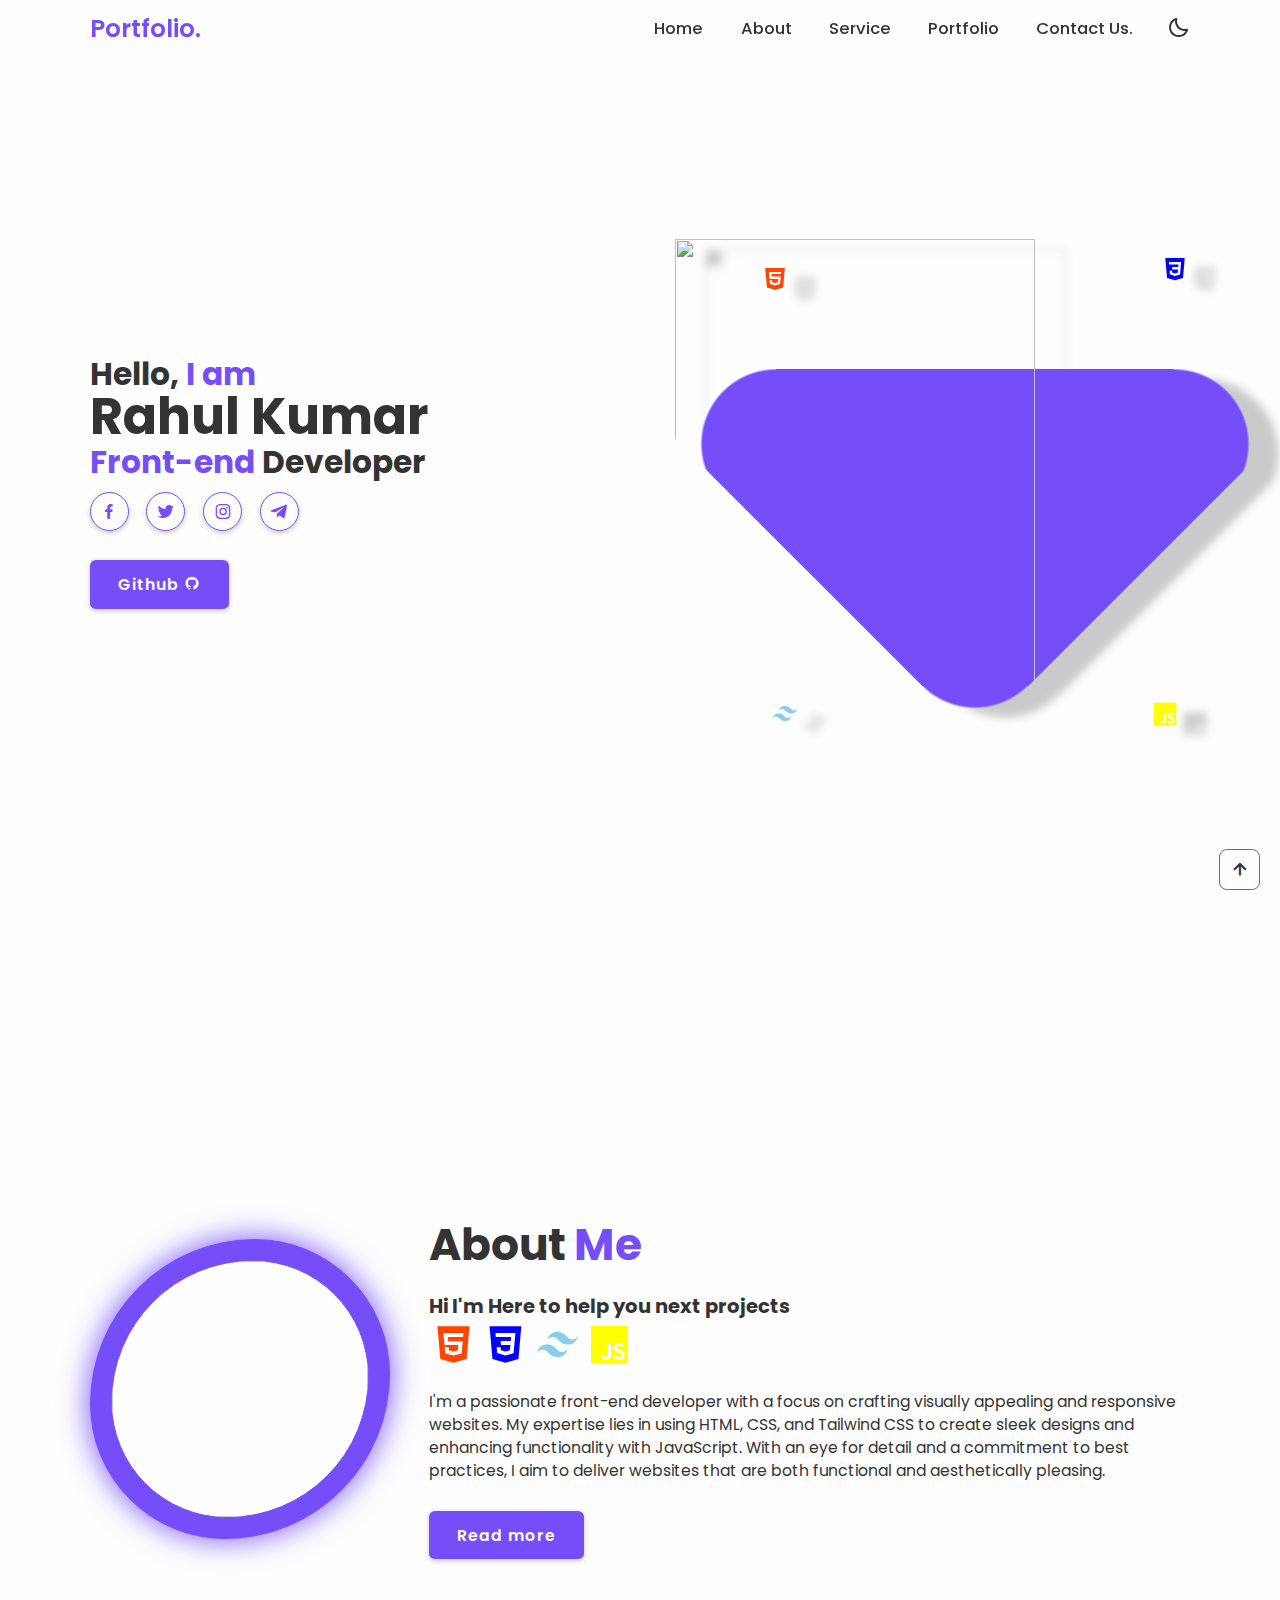
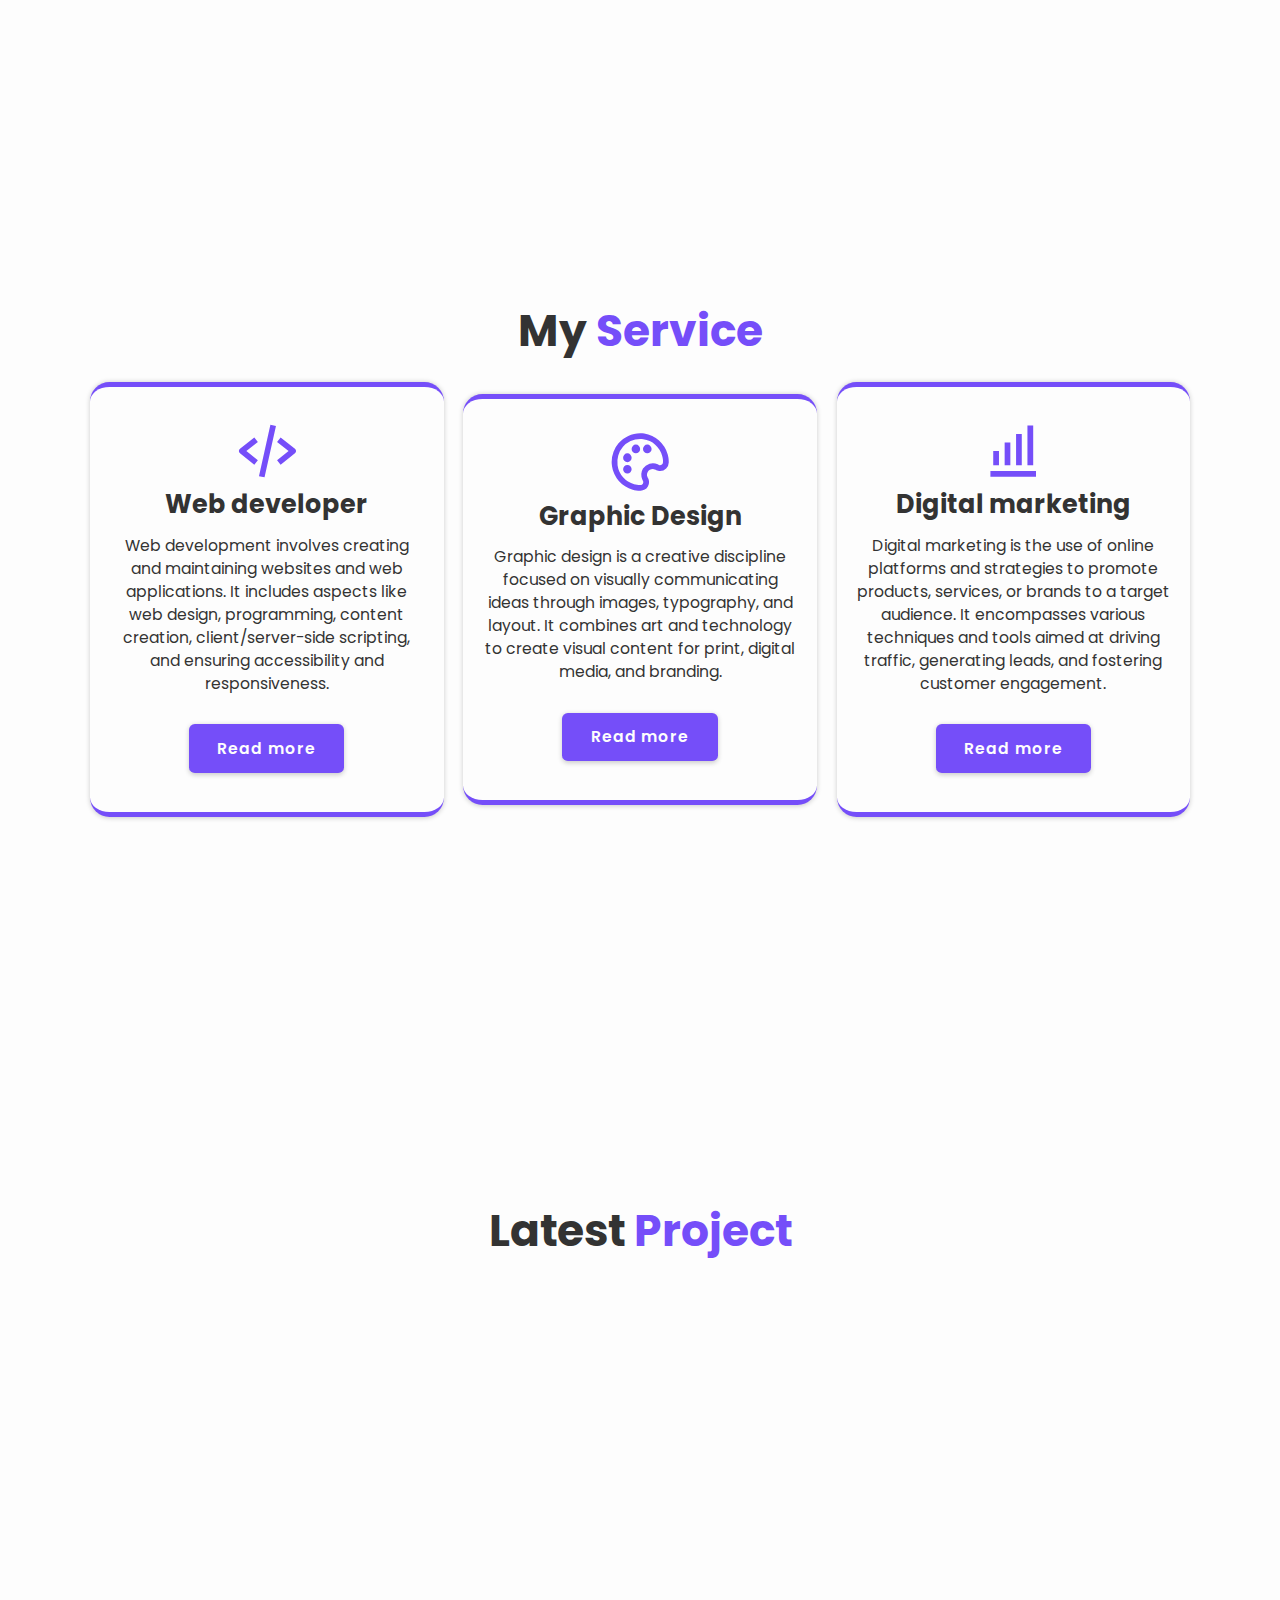
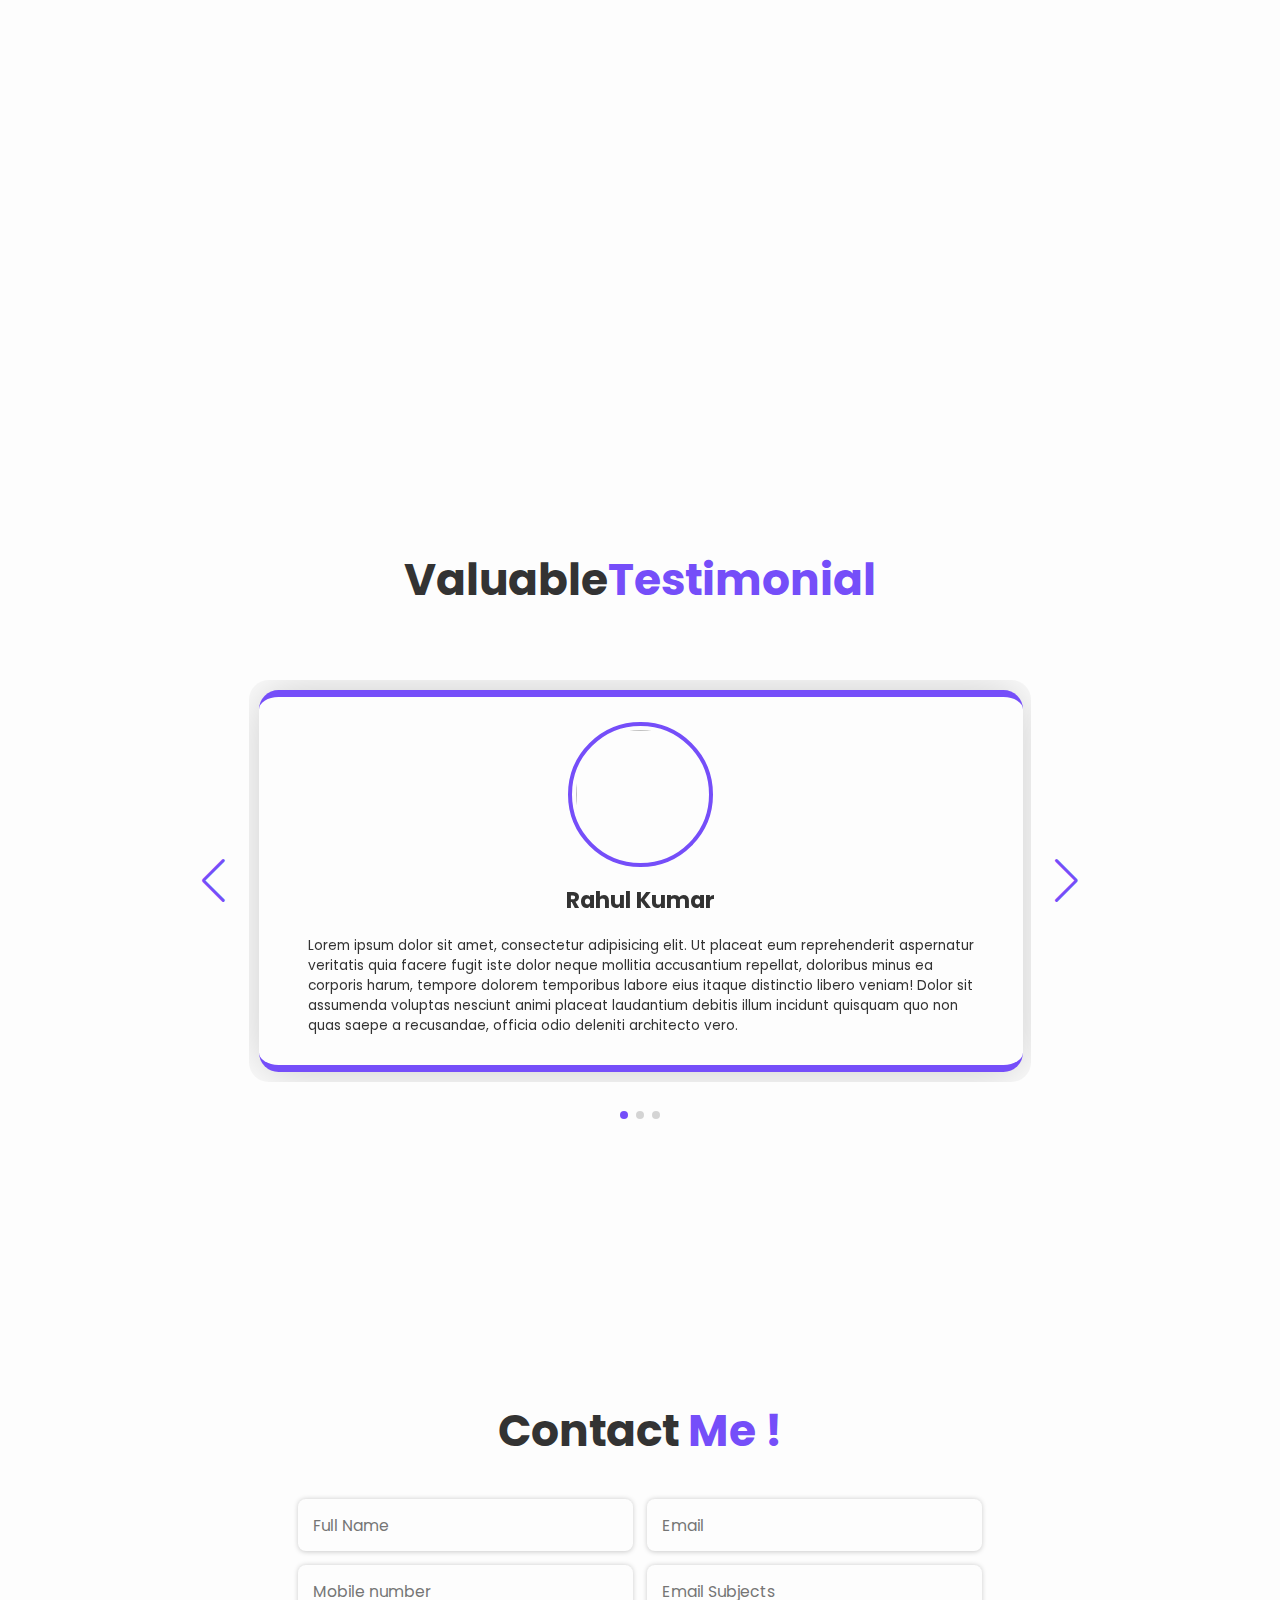
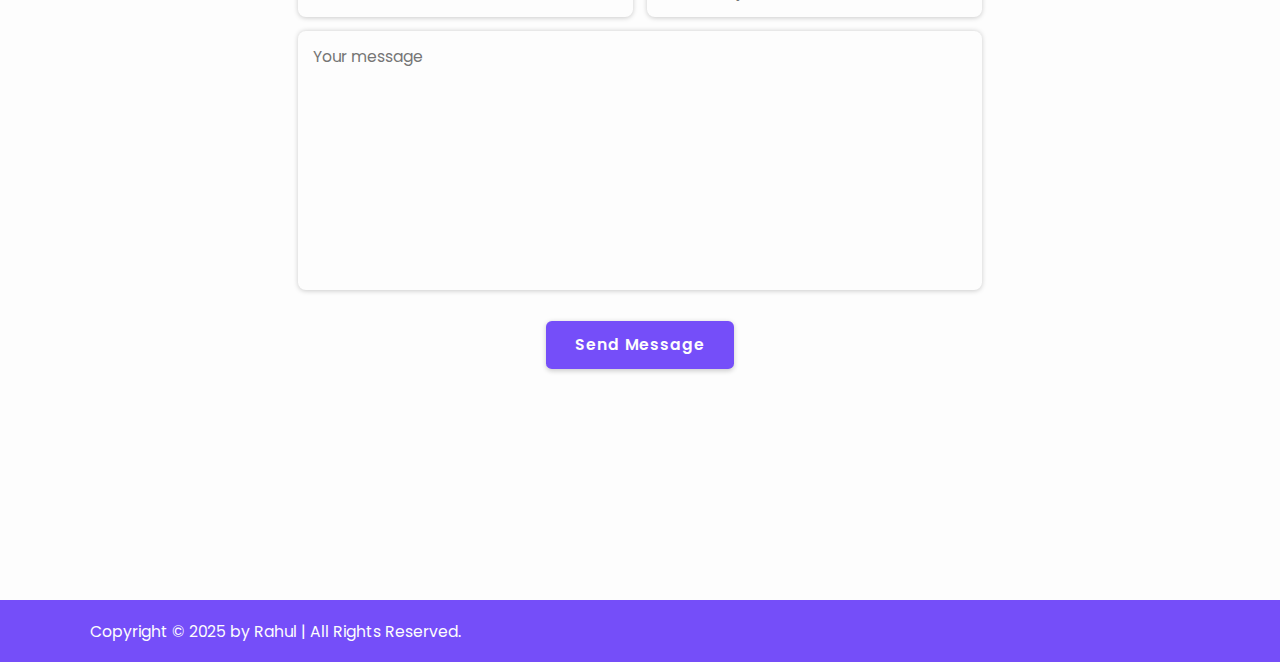
==== index.html @ 0cb48d44 "rahul kumar" ====
<!DOCTYPE html>
<html lang="en">
<head>
    <meta charset="UTF-8">
    <meta name="viewport" content="width=device-width, initial-scale=1.0">
    <meta http-equiv="X-UA-Compatible" content="ie=edge">
    <title>Rahul Kumar|Portfolio.</title>
    <!-- swaper css  -->
    <link rel="stylesheet" href="https://cdn.jsdelivr.net/npm/swiper@11/swiper-bundle.min.css" />

    <!-- custom css  -->
    <link href="style.css" rel="stylesheet" />
    <!-- boxicon CDN  -->
    <link href='https://unpkg.com/boxicons@2.1.4/css/boxicons.min.css' rel='stylesheet'>
    <!-- custom js -->
</head>

<body>
    <header class="header">
        <a href="#" class="logo">Portfolio.</a>
        <nav class="navbar" id="navbarid">
            <a href="#home" class="active">Home</a>
            <a href="#about">About</a>
            <a href="#service">Service</a>
            <a href="#portflio">Portfolio</a>
            <a href="#contact">Contact Us.</a>
        </nav>
        <div class="bx bx-moon" id="darkMoon-icon"></div>
        <div class="bx bx-menu" id="menu-icon"></div>
    </header>
    <!-- Home sectin design -->
    <section class="home" id="home">
        <div class="home-content">
            <!-- dinamic design here  -->
            <h3> Hello,<span> I am </span></h3>
            <h1>Rahul Kumar</h1>
            <h3> <span>Front-end </span>Developer</h3>
            
            <div class="socialmedia">
                <a href="#"><i class='bx bxl-facebook'></i></a>
                <a href="#"><i class='bx bxl-twitter'></i></a>
                <a href="#"><i class='bx bxl-instagram'></i></a>
                <a href="#"><i class='bx bxl-telegram'></i></a>
            </div>
            <a href="#" class="btn">Github <i class='bx bxl-github'></i></a>
        </div>
            <div class="home-contanair">
                <div class="home-img">
                    <p class="logoflot"> 
                        <a href="#"><i class='bx bxl-html5' style="color: orangered;"></i></a>
                        <a href="#"><i class='bx bxl-css3' style="color: blue;"></i></a>
                        <a href="#"><i class='bx bxl-tailwind-css' style="color: skyblue;"></i></a>
                        <a href="#"><i class='bx bxl-javascript' style="color: yellow;"></i></a>
                    </p>
                    <div class="newTr">
                        <div class="newTr2"></div> 
                        <img src="image/rahulhome.png"/>
                    </div> 
                </div>
            </div>
    </section>

    <!-- about section design  -->
    <section class="about" id="about">
        <div class="about">
            <div class="about-img">
                    <img src="image/rahulhome.png"/> 
            </div>
        </div>
        <div class="about-contant">
            <h2 class="heading">About <span>Me</span></h2>
            <h3>Hi I'm Here to help you next projects</h3>
            <div class="Languages-icon">
                <a href="#"><i class='bx bxl-html5' style="color: orangered;"></i></a>
                <a href="#"><i class='bx bxl-css3' style="color: blue;"></i></a>
                <a href="#"><i class='bx bxl-tailwind-css' style="color: skyblue;"></i></a>
                <a href="#"><i class='bx bxl-javascript' style="color: yellow;"></i></a>
            </div>
            <p> I'm a passionate front-end developer with a focus on crafting visually appealing and responsive websites. My expertise lies in using HTML, CSS, and Tailwind CSS to create sleek designs and enhancing functionality with JavaScript. With an eye for detail and a commitment to best practices, I aim to deliver websites that are both functional and aesthetically pleasing.
            </p>
            <a href="http://" class="btn">Read more</a>
        </div>
    </section>
    <!-- Service section design here  -->
    <section class="service" id="service">
        <h2 class="heading">My <span>Service</span></h2>
        <div class="service-content">
            <div class="services-box">
                <i class='bx bx-code-alt'></i>
                <h3> Web developer</h3>
                <p>
                    Web development involves creating and maintaining websites and web applications. It includes aspects like web design, programming, content creation, client/server-side scripting, and ensuring accessibility and responsiveness.

                </p>

                <a href="#" class="btn">Read more</a>
            </div>
            <div class="services-box">
                <i class='bx bx-palette'></i>
                <h3>Graphic Design</h3>
                <p>
                    Graphic design is a creative discipline focused on visually communicating ideas through images, typography, and layout. It combines art and technology to create visual content for print, digital media, and branding.
                </p>
                <a href="#" class="btn">Read more</a>
            </div>
            <div class="services-box">
                <i class='bx bx-bar-chart-alt'></i>
                <h3>Digital marketing</h3>
                <p>Digital marketing is the use of online platforms and strategies to promote products, services, or brands to a target audience. It encompasses various techniques and tools aimed at driving traffic, generating leads, and fostering customer engagement.</p>
                <a href="#" class="btn">Read more</a>
            </div>

        </div>
    </section>
    <!-- Portflio setion design  -->
    <section class="portflio" id="portflio">
        <h2 class="heading">Latest <span>Project</span></h2>

        <div class="portflio-container">
            <div class="portflio-box">
                <img src="image/portfolio1.jpg" alt="" />
                <div class="portflio-layer">
                    <h4>Web Design</h4>
                    <p>
                        With 10 years experience as a professional Web developer.
                    </p>
                    <a href="#" class="bx bx-link-external "></a>
                </div>
            </div>
            <div class="portflio-box">
                <img src="image/portfolio2.jpg" alt="" />
                <div class="portflio-layer">
                    <h4>Web Design</h4>
                    <p>
                        With 10 years experience as a professional Web developer.
                    </p>
                    <a href="#" class="bx bx-link-external "></a>
                </div>
            </div>
            <div class="portflio-box">
                <img src="image/portfolio3.jpg" alt="" />
                <div class="portflio-layer">
                    <h4>Web Design</h4>
                    <p>
                        With 10 years experience as a professional Web developer.
                    </p>
                    <a href="#" class="bx bx-link-external "></a>
                </div>
            </div>
            <div class="portflio-box">
                <img src="image/portfolio4.jpg" alt="" />
                <div class="portflio-layer">
                    <h4>Web Design</h4>
                    <p>
                        With 10 years experience as a professional Web developer.
                    </p>
                    <a href="#" class="bx bx-link-external "></a>
                </div>
            </div>
            <div class="portflio-box">
                <img src="image/portfolio5.jpg" alt="" />
                <div class="portflio-layer">
                    <h4>Web Design</h4>
                    <p>
                        With 10 years experience as a professional Web developer.
                    </p>
                    <a href="#" class="bx bx-link-external "></a>
                </div>
            </div>
            <div class="portflio-box">
                <img src="image/portfolio6.jpg" alt="" />
                <div class="portflio-layer">
                    <h4>Web Design</h4>
                    <p>
                        With 10 years experience as a professional Web developer.
                    </p>
                    <a href="#" class="bx bx-link-external"></a>
                </div>
            </div>
        </div>

    </section>

    <section>
        <div class="testimonial-container">
            <h2 class="heading">Valuable<span>Testimonial</span></h2>
            <div class="testimonial-wrapper">
                <div class="testimonial-box mySwiper">
                    <div class="testimonial-contant swiper-wrapper">
                        <div class="testimonial-slide swiper-slide">
                            <img src="image/testimonial1.jpg" alt="" />
                            <h3>Rahul Kumar</h3>
                            <p>Lorem ipsum dolor sit amet,
                                consectetur adipisicing elit.
                                Ut placeat eum reprehenderit aspernatur veritatis quia facere fugit iste dolor neque
                                mollitia accusantium repellat,
                                doloribus minus ea corporis harum, tempore dolorem temporibus labore eius itaque
                                distinctio libero veniam! Dolor sit assumenda voluptas nesciunt animi placeat laudantium
                                debitis illum incidunt quisquam quo non quas saepe a recusandae,
                                officia odio deleniti architecto vero.
                            </p>
                        </div>
                        <div class="testimonial-slide swiper-slide">
                            <img src="image/testimonial2.jpg" alt="" />
                            <h3>Rahul Kumar</h3>
                            <p>Lorem ipsum dolor sit amet,
                                consectetur adipisicing elit.
                                Ut placeat eum reprehenderit aspernatur veritatis quia facere fugit iste dolor neque
                                mollitia accusantium repellat,
                                doloribus minus ea corporis harum, tempore dolorem temporibus labore eius itaque
                                distinctio libero veniam! Dolor sit assumenda voluptas nesciunt animi placeat laudantium
                                debitis illum incidunt quisquam quo non quas saepe a recusandae,
                                officia odio deleniti architecto vero.
                            </p>
                        </div>
                        <div class="testimonial-slide swiper-slide">
                            <img src="image/testimonial3.jpg" alt="" />
                            <h3>Rahul Kumar</h3>
                            <p>Lorem ipsum dolor sit amet,
                                consectetur adipisicing elit.
                                Ut placeat eum reprehenderit aspernatur veritatis quia facere fugit iste dolor neque
                                mollitia accusantium repellat,
                                doloribus minus ea corporis harum, tempore dolorem temporibus labore eius itaque
                                distinctio libero veniam! Dolor sit assumenda voluptas nesciunt animi placeat laudantium
                                debitis illum incidunt quisquam quo non quas saepe a recusandae,
                                officia odio deleniti architecto vero.
                            </p>
                        </div>
                    </div>
                    <div class="swiper-button-next"></div>
                    <div class="swiper-button-prev"></div>
                    <div class="swiper-pagination"></div>
                </div>
            </div>
        </div>
    </section>
<!-- contact section design  -->
 <section class="contact" id="contact">
    <h2 class="heading">Contact <span>Me !</span></h2>

    <form action="#">
        <div class="input-box">
            <input type="text" placeholder="Full Name" />
            <input type="email" placeholder="Email" />
        </div>
        <div class="input-box">
            <input type="number" placeholder="Mobile number" />
            <input type="text" placeholder="Email Subjects" />
        </div>
        <textarea name="" id="" cols="30" rows="10" placeholder="Your message"></textarea>
        <input type="submit" value="Send Message" class="btn">
    </form>
 </section>

 <!-- footer section design -->
  <footer class="footer">
    <div class="footer-text">
        <p>Copyright &copy; 2025 by Rahul | All Rights Reserved.</p>
    </div>
    <div class="footer-iconTop">
        <a href="#home"><i class="bx bx-up-arrow-alt"></i></a>
    </div>
  </footer>

    <!-- swaper script link -->
    <script src="https://cdn.jsdelivr.net/npm/swiper@11/swiper-bundle.min.js"></script>
    <!-- javascript link  -->
    <script src="index.js"></script>

</body>

</html>
---- style.css ----
@import url('https://fonts.googleapis.com/css2?family=Open+Sans:ital,wght@0,300..800;1,300..800&family=Poppins:ital,wght@0,100;0,200;0,300;0,400;0,500;0,600;0,700;0,800;0,900;1,100;1,200;1,300;1,400;1,500;1,600;1,700;1,800;1,900&family=Roboto:ital,wght@0,100;0,300;0,400;0,500;0,700;0,900;1,100;1,300;1,400;1,500;1,700;1,900&display=swap');

* {
    /* this is apply for all  */
    margin: 0;
    padding: 0;
    box-sizing: border-box;
    text-decoration: none;
    outline: none;
    border: none;
    font-family: 'Poppins', sans-serif;
    scroll-behavior: smooth;
}

/* this is theme  */
:root {
    --bg-color: #fdfdfd;
    --text-color: #333;
    --main-color: #754ef9;
    --white-color: #fdfdfd;
    --shadow-color: rgba(0, 0, 0, 0.2);
}

.dark-mode {
    --bg-color: #0b061f;
    --text-color: #fdfdfd;
    --shadow-color: rgba(65, 64, 64, 0.493);
}

html {
    font-size: 61.1%;
    overflow-x: hidden;
}

body {
    background: var(--bg-color);
    color: var(--text-color);
    scroll-margin: 20px;

    .header {
        position: fixed;
        top: -10px;
        left: 0;
        width: 100%;
        padding: 2rem 7%;
        display: flex;
        align-items: center;
        z-index: 100;

    }

    span {
        color: var(--main-color);
    }

    .navbar a {
        font-size: 1.7rem;
        position: relative;
        color: var(--text-color);
        font-weight: 500;
        margin-right: 3.5rem;
    }

    .navbar a.active::before {
        content: '';
        position: absolute;
        left: 0;
        width: 100%;
        height: 0.2rem;
        bottom: -6px;
        background: var(--white-color);
    }

    .header.sticky {
        background: var(--bg-color);
        box-shadow: 0 .1rem 1rem var(--shadow-color);
    }

    .header.sticky .navbar a {
        color: var(--text-color);
    }

    .header.sticky .navbar a.active {
        color: var(--main-color);
    }

    .header.sticky .navbar a.active::before {
        background: var(--main-color);
        opacity: .7;
    }

    .logo {
        font-size: 2.5rem;
        color: var(--main-color);
        font-weight: 600;
        cursor: default;
        margin-right: auto;
    }

    #darkMoon-icon {
        font-size: 2.4rem;
        color: var(--text-color);
        cursor: pointer;
    }

    #menu-icon {
        font-size: 3.2rem;
        color: var(--text-color);
        display: none;
    }

    .header.sticky #darkMoon-icon {
        color: var(--text-color);
        opacity: .9;
    }
}

section {
    min-height: 100vh;
    padding: 10rem 7% 2rem;
}

.home {
    display: flex;
    justify-content: space-between;
    align-items: center;
    gap: 4rem;
}



.home-content h3 {
    font-size: 3.2rem;
    font-weight: 700;
    line-height: .3;
}

.home-content h1 {
    font-size: 5.2rem;
    font-weight: 700;
    margin-bottom: .3rem;
}

.home-content p {
    font-size: 1.6rem;
}

.home-content .socialmedia a {
    display: inline-flex;
    align-items: center;
    justify-content: center;
    width: 4rem;
    height: 4rem;
    background: transparent;
    border: .2rem solid var(--main-color);
    border-radius: 50%;
    box-shadow: 0 .2rem .5rem var(--shadow-color);
    font-size: 2rem;
    color: var(--main-color);
    margin: 2.5rem 1.5rem 3rem 0;
    transition: .5s ease;
}

.home-content .socialmedia a:hover {
    background: var(--main-color);
    color: var(--white-color);
    transform: scale(1.5);
}

.btn {
    display: inline-block;
    padding: 1.2rem 2.8rem;
    background: var(--main-color);
    border-radius: .6rem;
    box-shadow: 0 .2rem .5rem var(--shadow-color);
    font-size: 1.6rem;
    border: .2rem solid transparent;
    color: var(--white-color);
    letter-spacing: .1rem;
    font-weight: 600;
    transition: .5s ease;

}

.btn:hover {
    background: transparent;
    color: var(--main-color);
    border: .2rem solid var(--main-color);
}

.home-contanair {
    position: relative;
    display: flex;
    justify-content: center;
    align-items: center;
    gap: 4rem;

}

.home-img .logoflot {
    position: fixed;
    width: 100%;
    height: 100%;
    display: flex;
    font-size: 30px;
}

.home-img .logoflot .bxl-html5 {
    position: relative;
    top: 20px;
    left: 0;
    transition: .5s ease;
    animation: logofloat 4s ease-in-out infinite;

}

.home-img .logoflot .bxl-css3 {
    position: fixed;
    top: 15px;
    right: 0;
    transition: .5s ease;
    animation: logofloat 5s ease-in-out infinite;

}

.home-img .logoflot .bxl-tailwind-css {
    position: fixed;
    bottom: 10px;
    left: 10px;
    transition: .5s ease;
    animation: logofloat 3s ease-in-out infinite;
}

.home-img .logoflot .bxl-javascript {
    position: fixed;
    bottom: 10px;
    right: 10px;
    transition: .5s ease;
    animation: logofloat 6s ease-in-out infinite;

}

@keyframes logofloat {
    50% {
        transform: translateY(10px);
        border-radius: 45% 55% 45% 55%;
        transform: scale(1.5);

    }
}

.home-img {
    position: relative;
    width: 44rem;
    display: flex;
    align-items: center;
    justify-content: center;
    transition: .5s ease;
    filter: drop-shadow(30px 10px 4px var(--shadow-color));
    animation: imgfloat 7s ease-in-out infinite;

}

.home-img:hover {
    transform: scale(1.02);
    filter: drop-shadow(0 .1rem 5rem var(--main-color));

}

/* ++++++++++++++++++++++++++++++++++++++Trangle design here +++++++++++++++++++++++++++++++++ */

.newTr {
    --r: 75px;
    /* border radius */

    height: 500px;
    aspect-ratio: 2;
    --_g: calc(var(--r)/tan(22.5deg)) top var(--r), #000 98%, #0000 101%;
    -webkit-mask:
        conic-gradient(from 157.5deg at 50% calc(var(--r)/(3*sqrt(2) - 4) - 100%/tan(22.5deg)), #000 45deg, #0000 0) 0 0/100% calc(100% - var(--r)/sqrt(2)) no-repeat,
        radial-gradient(var(--r) at 50% calc(100% - var(--r)*sqrt(2)), #000 98%, #0000 101%),
        radial-gradient(var(--r) at left var(--_g)),
        radial-gradient(var(--r) at right var(--_g));
    clip-path: polygon(50% 100%, 100% 0, 0 0);
    border: none;
    position: relative;
    display: flex;
    justify-content: center;
    align-items: center;
}

.newTr2 {
    --r: 75px;
    /* border radius */

    height: 380px;
    aspect-ratio: 2;
    --_g: calc(var(--r)/tan(22.5deg)) top var(--r), #000 98%, #0000 101%;
    -webkit-mask:
        conic-gradient(from 157.5deg at 50% calc(var(--r)/(3*sqrt(2) - 4) - 100%/tan(22.5deg)), #000 45deg, #0000 0) 0 0/100% calc(100% - var(--r)/sqrt(2)) no-repeat,
        radial-gradient(var(--r) at 50% calc(100% - var(--r)*sqrt(2)), #000 98%, #0000 101%),
        radial-gradient(var(--r) at left var(--_g)),
        radial-gradient(var(--r) at right var(--_g));
    clip-path: polygon(50% 100%, 100% 0, 0 0);
    background: #754ef9;
    position: absolute;
    bottom: -10px;

}

.newTr img {
    width: 60%;
    height: 100%;
    z-index: 1;
}


/* ++++++++++++++++++++++++++++++++ tragale design end +++++++++++++++++++++++++++++++++++++++ */


.about {
    display: flex;
    justify-content: center;
    align-items: center;
    gap: 4rem;
}

.heading {
    font-size: 4.5rem;
    text-align: center;
    margin-bottom: 2rem;
}

.about-contant h2 {
    text-align: left;
    line-height: 1.2;

}


.about .Languages-icon i {
    font-size: 5rem;
    transition: .5s ease;
}

.about .Languages-icon i:hover {
    transform: scale(1.9);

}

/* .about .Languages-icon i:hover{
    
} */
.about-contant h3 {
    font-size: 2rem;
}

.about-contant p {
    font-size: 1.6rem;
    margin: 2rem 0 3rem;
}

.about-img {
    width: 300px;
    height: 300px;
    padding: 20px;
    background: var(--main-color);
    filter: drop-shadow(0 0 4mm var(--main-color));
    border-radius: 55% 45% 55% 45%;
    border: 1px double var(--main-color);
    overflow: hidden;
    display: flex;
    align-items: center;
    justify-content: center;
    animation: imgfloat 7s ease-in-out infinite;
}

.about-img img {
    height: 100%;
    width: 100%;
    background: var(--white-color);
    /* border-radius: 50%; */
    border-radius: 55% 45% 55% 45%;
    border: 1px double var(--main-color);
    overflow: hidden;
    display: flex;
    align-items: center;
    justify-content: center;
    animation: imgfloat 7s ease-in-out infinite;
}

@keyframes imgfloat {
    50% {
        transform: translateY(10px);
        border-radius: 45% 55% 45% 55%;
    }
}

/* Service section   */
.service .service-content {
    display: flex;
    justify-content: center;
    align-items: center;
    flex-wrap: wrap;
    gap: 2rem;
}

.service-content .services-box {
    flex: 1 1 30rem;
    background: var(--bg-color);
    padding: 3rem 2rem 4rem;
    border-radius: 2rem;
    box-shadow: 0 .1rem .5rem var(--shadow-color);
    text-align: center;
    border-top: .6rem solid var(--main-color);
    border-bottom: .6rem solid var(--main-color);
    transition: .5s ease;
}

.service-content .services-box:hover {
    box-shadow: 0 .1rem 2rem var(--shadow-color);
    transform: scale(1.02);
}

.services-box i {
    font-size: 7rem;
    color: var(--main-color);
}

.services-box h3 {
    font-size: 2.6rem;

}

.services-box p {
    font-size: 1.6rem;
    margin: 1rem 0 3rem;
}

.portflio {
    padding-bottom: 10rem;
}

.portflio h2 {
    margin-bottom: 4rem;
}

.portflio .portflio-container {
    display: grid;
    grid-template-columns: repeat(3, 1fr);
    align-items: center;
    gap: 2.5rem;
}

.portflio-container .portflio-box {
    position: relative;
    display: flex;
    border-radius: 2rem;
    box-shadow: 0 0 1rem ragba(0, 0, 0, .1);
    overflow: hidden;
}

.portflio-box img {
    width: 100%;
    transition: .5s ease;
}

.portflio-box:hover img {
    transform: scale(1.1);
}

.portflio-box .portflio-layer {
    position: absolute;
    bottom: 0;
    left: 0;
    width: 100%;
    height: 100%;
    background: linear-gradient(rgba(0, 0, 0, .1), var(--main-color));
    color: var(--white-color);
    display: flex;
    align-items: center;
    justify-content: center;
    flex-direction: column;
    text-align: center;
    padding: 0 4rem;
    opacity: 0;
    transition: .5s ease;
}

.portflio-box:hover .portflio-layer {
    opacity: 1;
}

.portflio-layer h4 {
    font-size: 3rem;
}

.portflio-layer p {
    font-size: 1.6rem;
    margin: .3rem 0 1rem;
}

.portflio-layer a {
    display: inline-flex;
    justify-content: center;
    align-items: center;
    width: 5rem;
    height: 5rem;
    background: var(--white-color);
    border-radius: 50%;
    font-size: 2rem;
    color: #333;
}

.testimonial-container {
    display: flex;
    align-items: center;
    flex-direction: column;
    width: 100%;
    padding: 5rem 1rem;
}

.testimonial-container .testimonial-wrapper {
    position: relative;
    max-width: 90rem;
    width: 100%;
    padding: 5rem;
}

.testimonial-wrapper .testimonial-box {
    padding: 1rem;
    border-radius: 2rem;
    overflow: hidden;
}

.testimonial-contant .testimonial-slide {
    display: flex;
    align-items: center;
    flex-direction: column;
    background: var(--bg-color);
    border-radius: 2rem;
    box-shadow: 0 .1rem 5rem var(--shadow-color);
    padding: 3rem 5rem;
    border-top: .8rem solid var(--main-color);
    border-bottom: .8rem solid var(--main-color);
}

.testimonial-slide img {
    width: 14rem;
    height: 14rem;
    object-fit: cover;
    border-radius: 50%;
    border: .5rem solid var(--bg-color);
    outline: .5rem solid var(--main-color);
}

.testimonial-slide h3 {
    font-size: 2.3rem;
    margin: 2rem 0;
}

.testimonial-slide p {
    font-size: 1.4rem;
}

.testimonial-box .swiper-button-next,
.testimonial-box .swiper-button-prev {
    color: var(--main-color);
}

.testimonial-box .swiper-button-prev {
    left: 0;
}

.testimonial-box .swiper-button-next {
    right: 0;
}

.testimonial-box .swiper-pagination-bullet {
    background: rgba(0, 0, 0, .8);
}

.testimonial-box .swiper-pagination-bullet-active {
    background: var(--main-color);
}

.contact h2 {
    margin-bottom: 3rem;
}

.contact form {
    max-width: 70rem;
    margin: 1rem auto;
    text-align: center;
    margin-bottom: 3rem;
}

.contact form .input-box {
    display: flex;
    justify-content: space-between;
    flex-wrap: wrap;
}

.contact form .input-box input,
.contact form textarea {
    width: 100%;
    padding: 1.5rem;
    font-size: 1.6rem;
    color: var(--text-color);
    background: var(--bg-color);
    border-radius: .8rem;
    margin: .7rem 0;
    box-shadow: 0 .1rem .5rem var(--shadow-color);
}

.contact form .input-box input,
::-webkit-inner-spin-button,
::-webkit-outer-spin-button {
    -webkit-appearance: none;
    width: 49%;
}

.contact form textarea {
    resize: none;
}

.contact form .btn {
    margin-top: 2rem;
    cursor: pointer;
}

.footer {
    display: flex;
    justify-content: space-between;
    align-items: center;
    flex-wrap: wrap;
    padding: 2rem 7%;
    background: var(--main-color);
}

.footer-text p {
    font-size: 1.6rem;
    color: var(--white-color);
}

.footer-iconTop a {
    position: fixed;
    right: 20px;
    bottom: 10px;
    display: inline-flex;
    justify-content: center;
    align-items: center;
    padding: .8rem;
    background: var(--white-color);
    border-radius: .8rem;
    border: .2rem solid var(--main-color);
    outline: .2rem solid transparent;
    transition: .5s ease;
}

.footer-iconTop a:hover {
    outline-color: var(--white-color);
    transform: scale(1.2);
}

.footer-iconTop a i {
    font-size: 2.4rem;
    color: #333;
}





/* media view devices */



@media (max-width:768px) {
    .home{
        flex-direction: column;
    }
    .heading {
        font-size: 2.8rem;
        text-align: center;
        margin-bottom: 1rem;
    }

    .about {
        flex-direction: column;
    }

    .testimonial-wrapper .testimonial-box {
        padding: 0;
    }

    .header #menu-icon {
        display: flex;
        align-items: center;
        justify-content: center;
    }

    #navbarid {
        position: fixed;
        top: 60px;
        left: -100%;
        width: 100%;
        min-height: 450px;
        height: 80vh;
        display: flex;
        flex-direction: column;
        align-items: center;
        justify-content: center;
        row-gap: 30px;
        background: rgb(255, 255, 255, 0.7);
        backdrop-filter: blur(20px);
        transition: .3s;
    }

    #navbarid a {
        font-size: 3.5rem;
    }

    .portflio .portflio-container {
        display: grid;
        grid-template-columns: repeat(1, 1fr);
        align-items: center;
        gap: 2.5rem;
    }

    .testimonial-container {
        padding: 0;
    }

    .testimonial-container .testimonial-wrapper {
        padding: 0;
    }

    .testimonial-box .swiper-button-next,
    .testimonial-box .swiper-button-prev {
        color: var(--main-color);
    }

    .testimonial-box .swiper-button-prev {
        left: 0;
        display: none;
    }

    .testimonial-box .swiper-button-next {
        right: 0;
        display: none;
    }


}

@media(max-width:568px) {
    .newTr {
        --r: 75px;
        /* border radius */

        height: 280px;
        aspect-ratio: 2;
        --_g: calc(var(--r)/tan(22.5deg)) top var(--r), #000 98%, #0000 101%;
        -webkit-mask:
            conic-gradient(from 157.5deg at 50% calc(var(--r)/(3*sqrt(2) - 4) - 100%/tan(22.5deg)), #000 45deg, #0000 0) 0 0/100% calc(100% - var(--r)/sqrt(2)) no-repeat,
            radial-gradient(var(--r) at 50% calc(100% - var(--r)*sqrt(2)), #000 98%, #0000 101%),
            radial-gradient(var(--r) at left var(--_g)),
            radial-gradient(var(--r) at right var(--_g));
        clip-path: polygon(50% 100%, 100% 0, 0 0);
        border: none;
        position: relative;
        display: flex;
        justify-content: center;
        align-items: center;
    }
}

@media(max-width:412px){
    .home h1{
        font-size: 40px;
    }
    .home h3{
        font-size: 20px;
    }
}
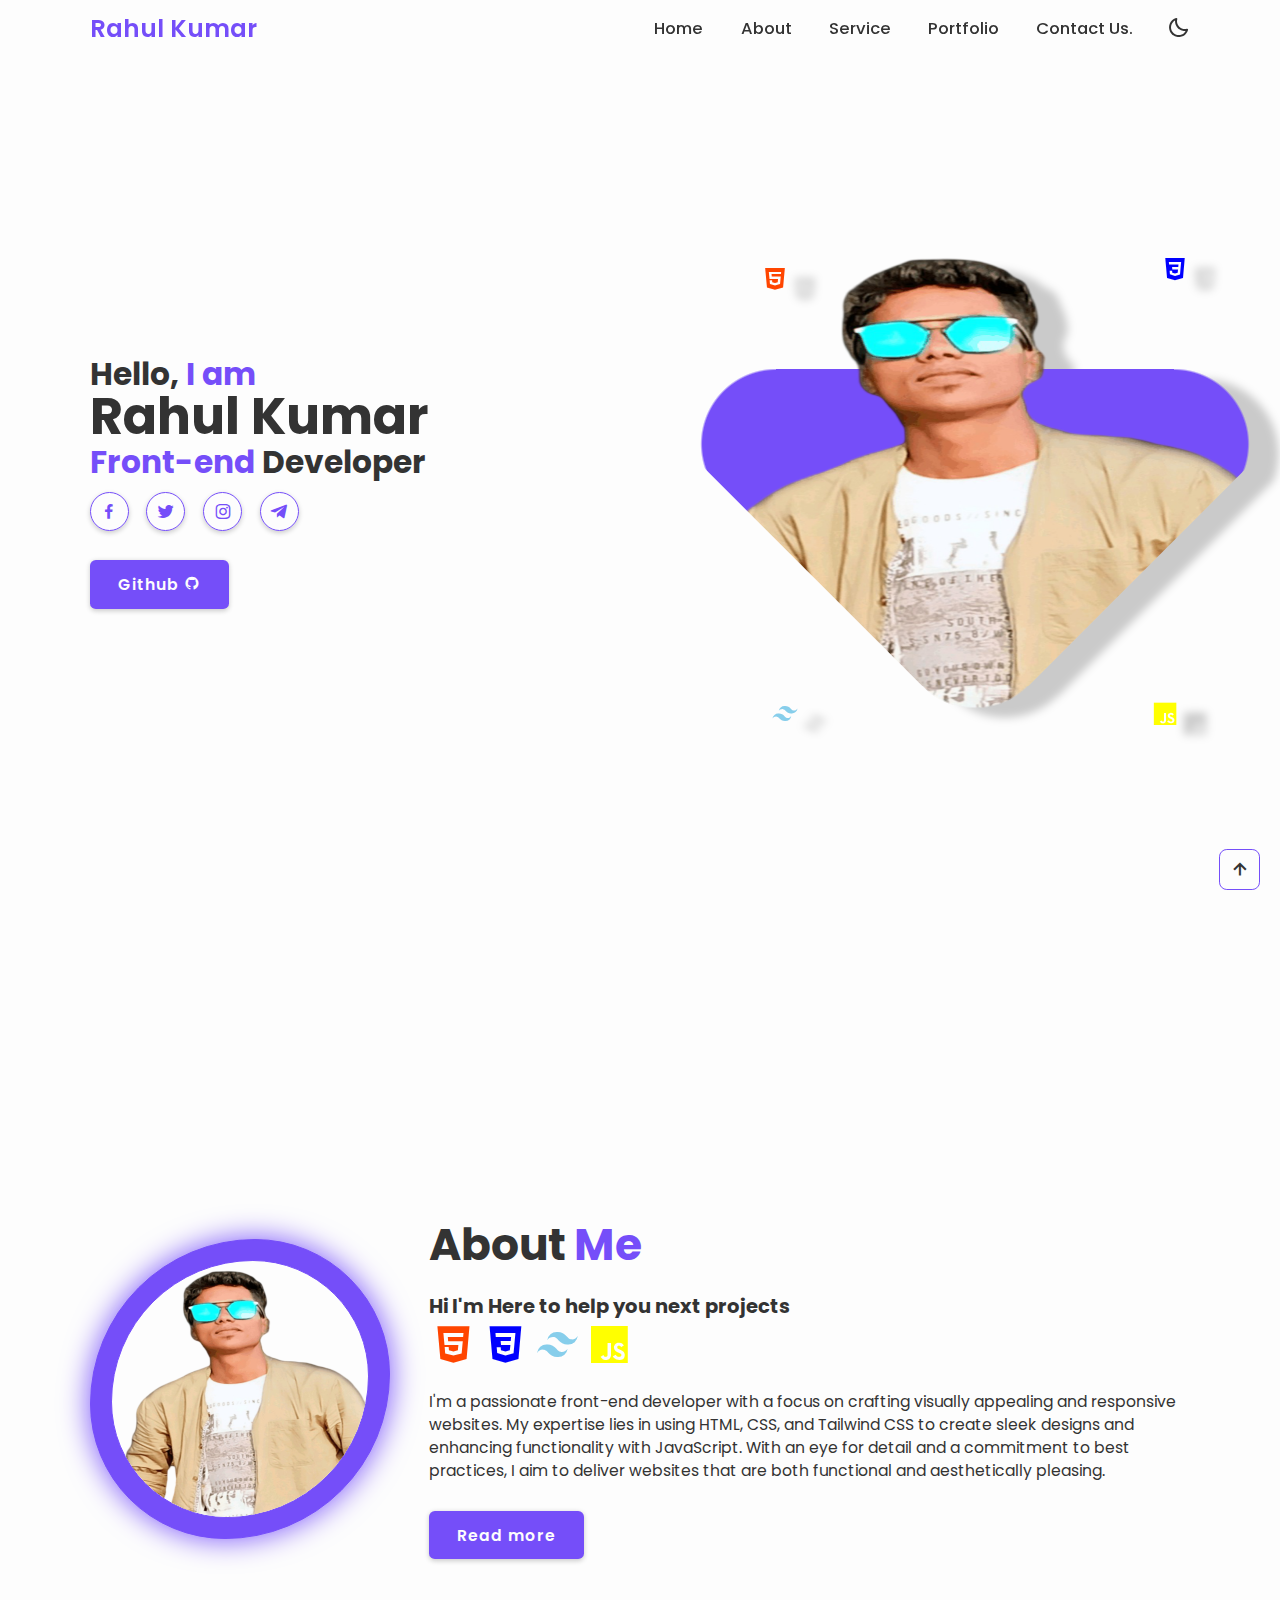
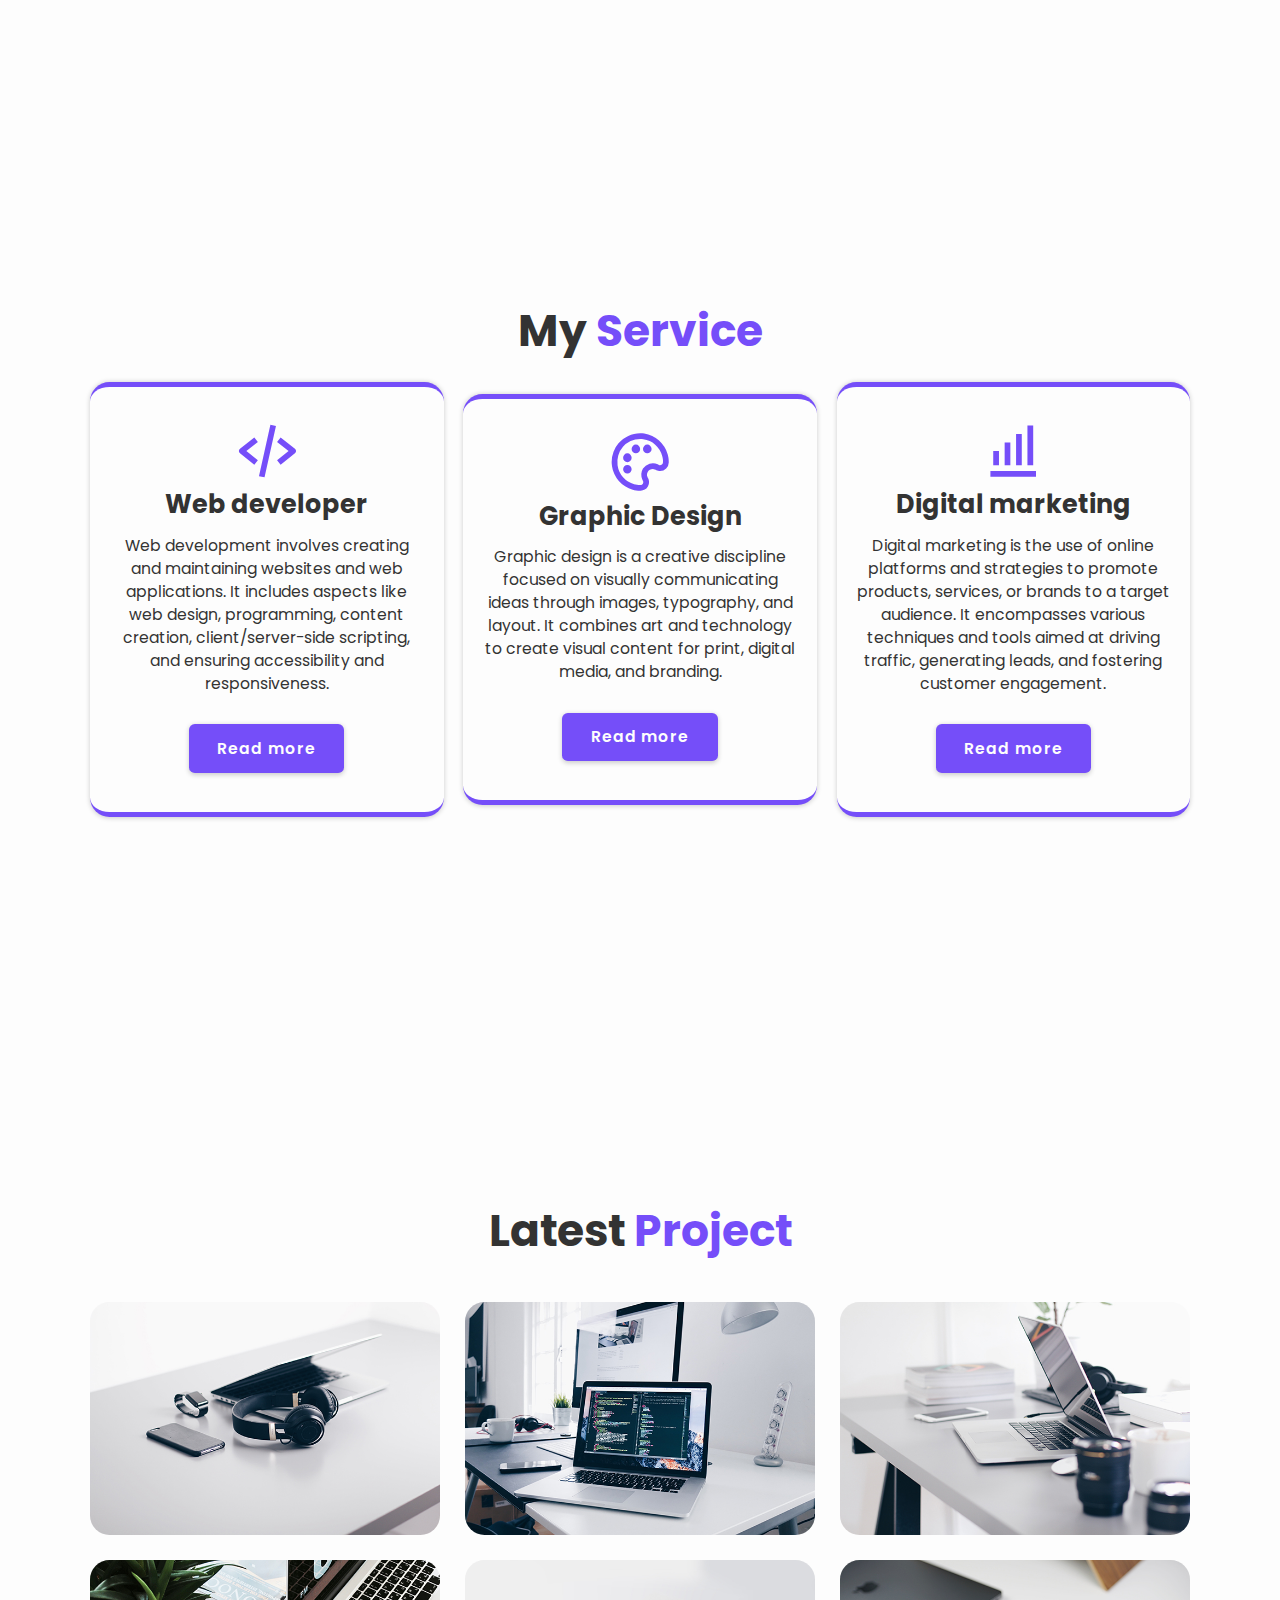
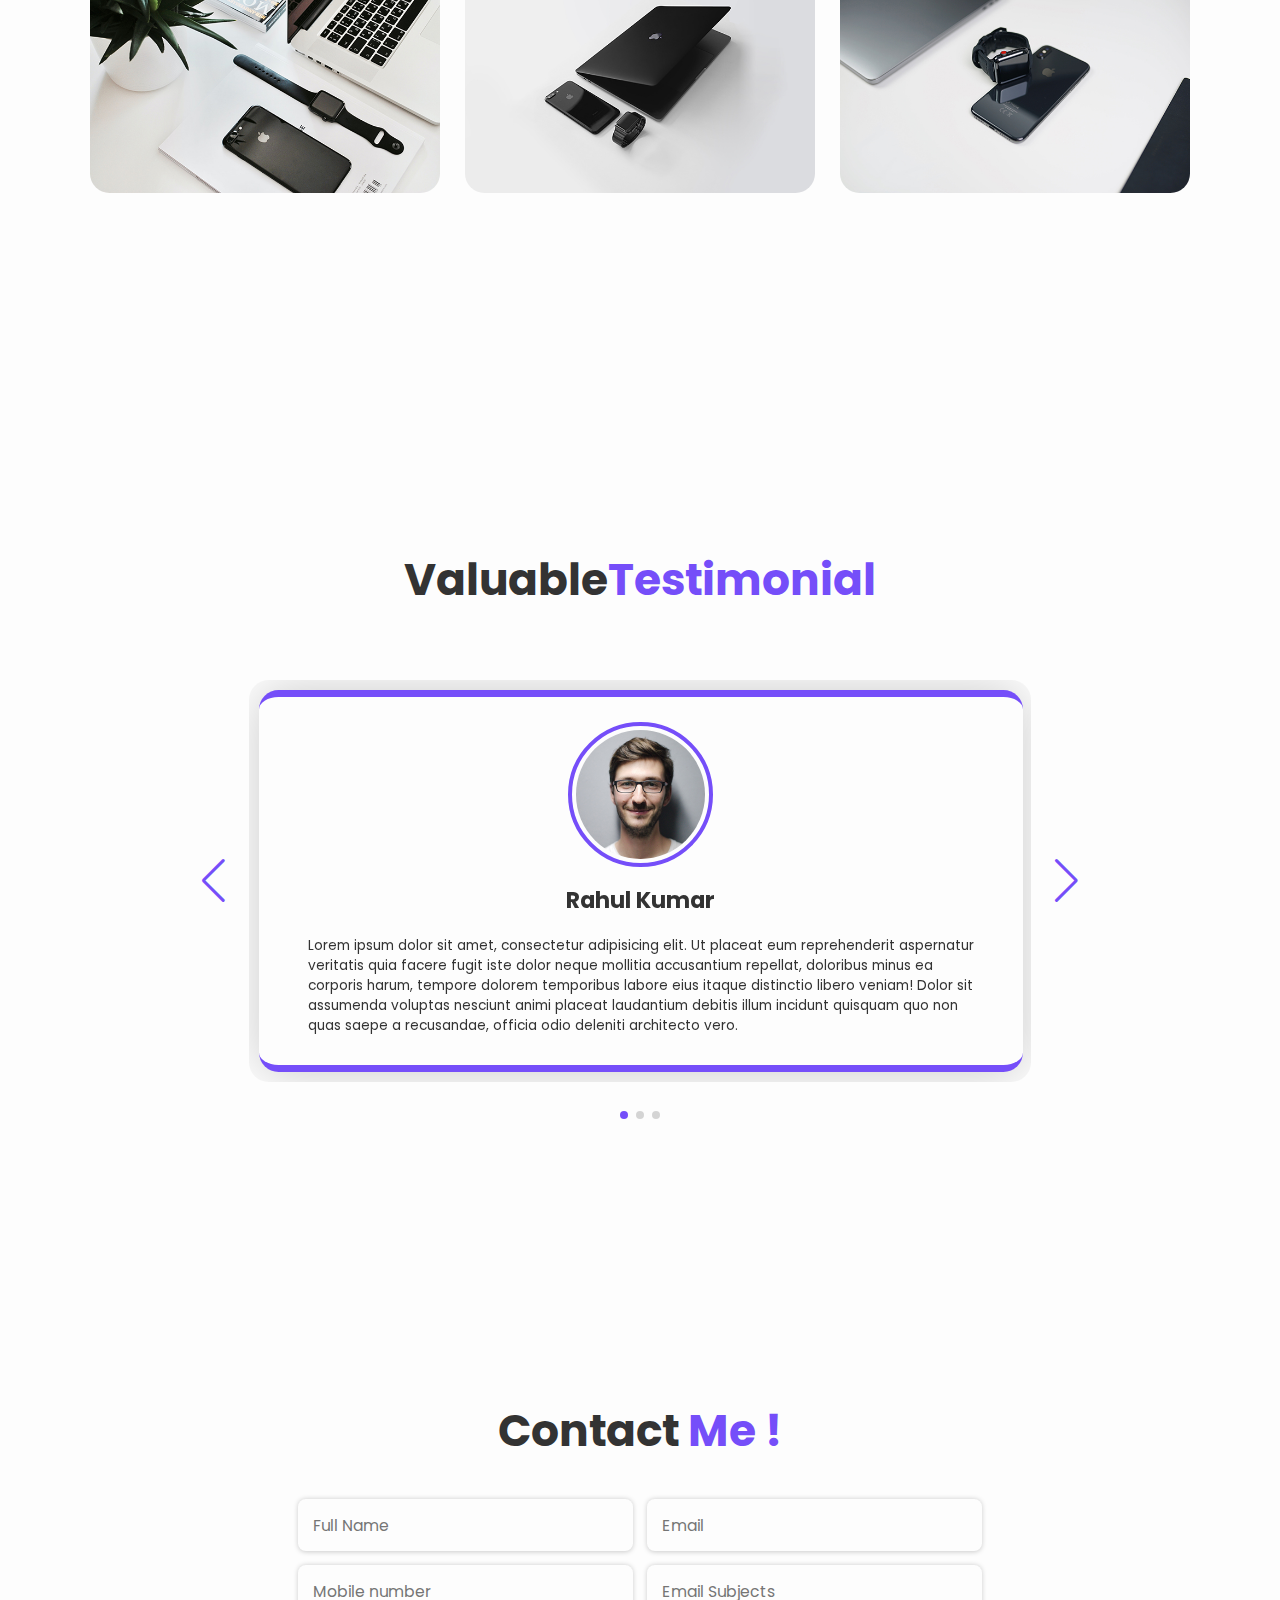
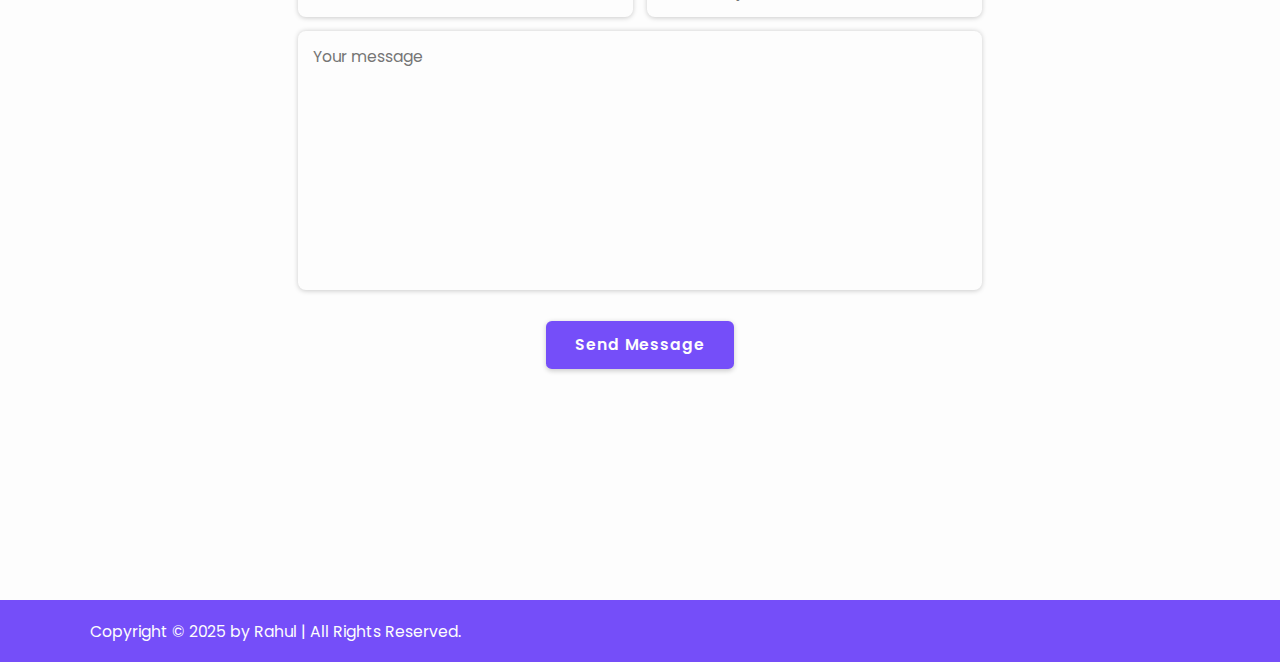
==== commit 1ffafc56: "Update index.html" ====
--- a/index.html
+++ b/index.html
@@ -17,7 +17,7 @@
 
 <body>
     <header class="header">
-        <a href="#" class="logo">Portfolio.</a>
+        <a href="#" class="logo">Rahul Kumar</a>
         <nav class="navbar" id="navbarid">
             <a href="#home" class="active">Home</a>
             <a href="#about">About</a>
@@ -269,4 +269,4 @@
 
 </body>
 
-</html>+</html>
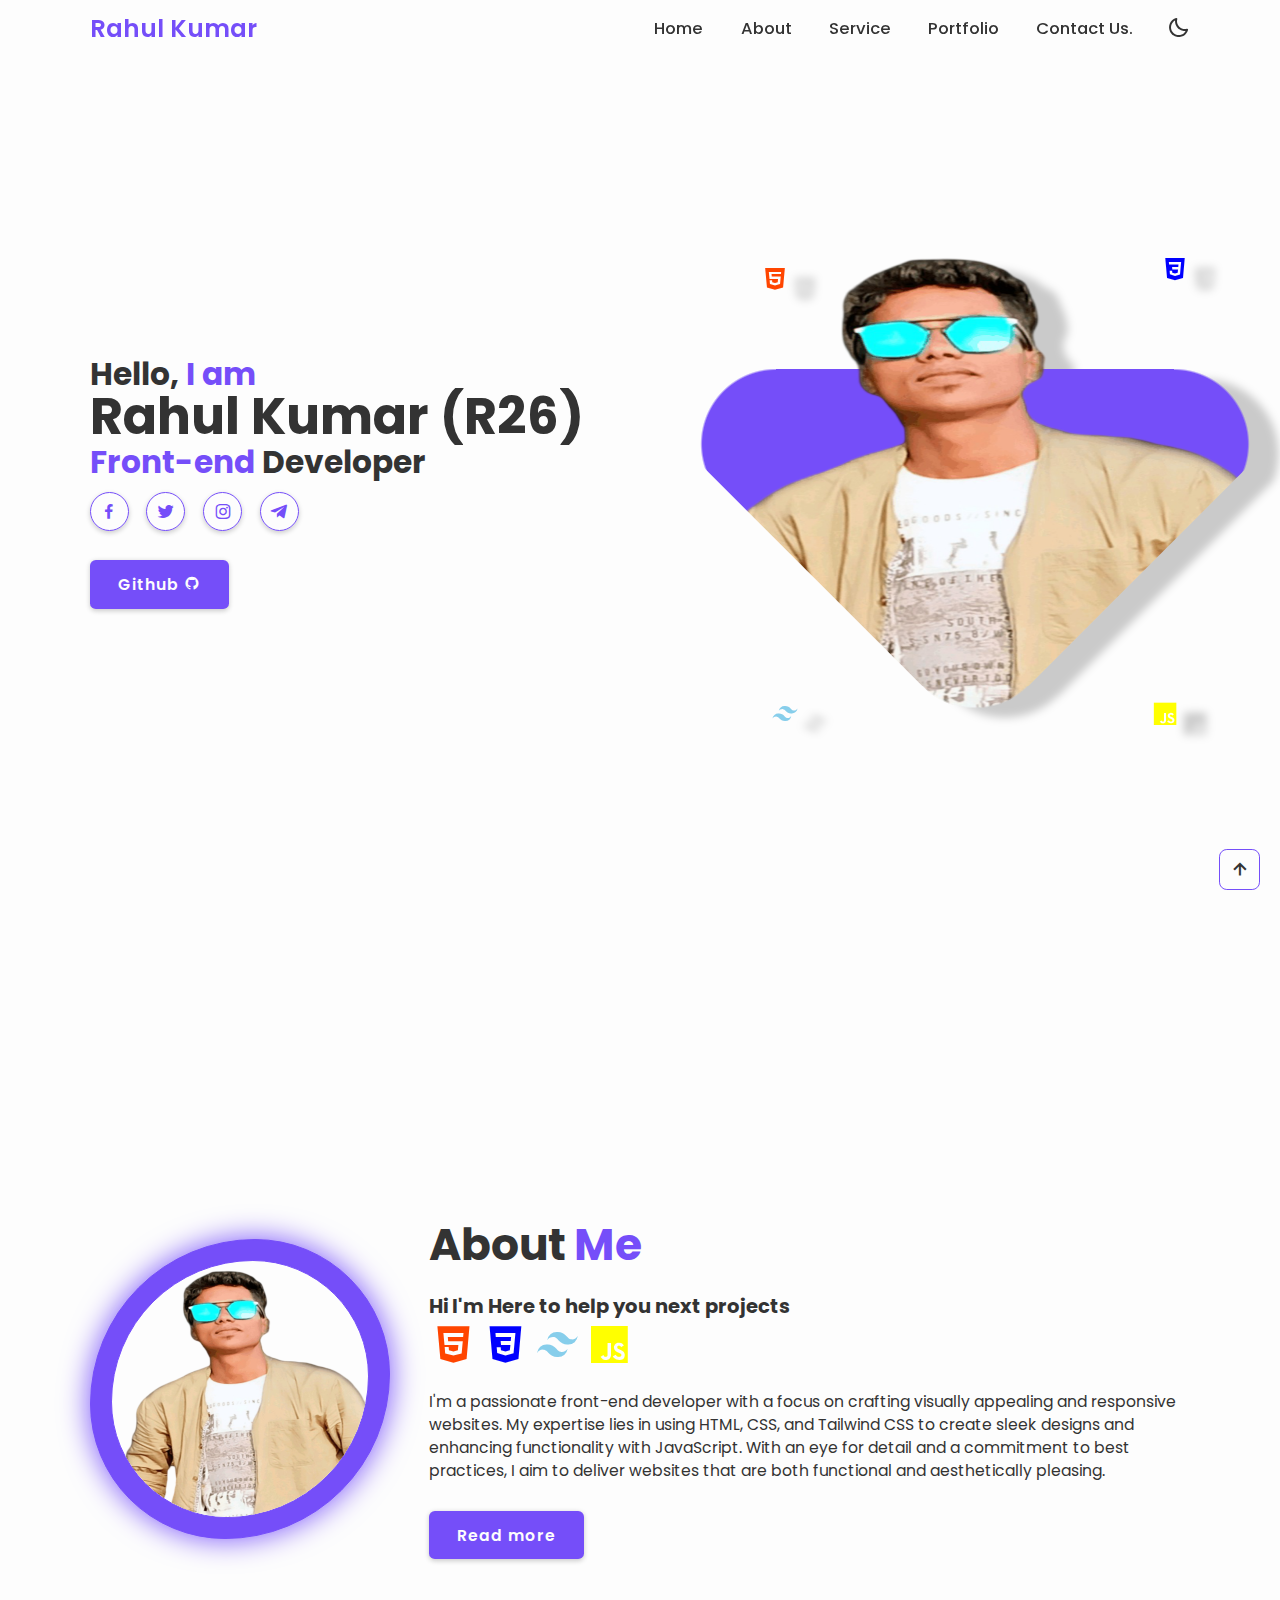
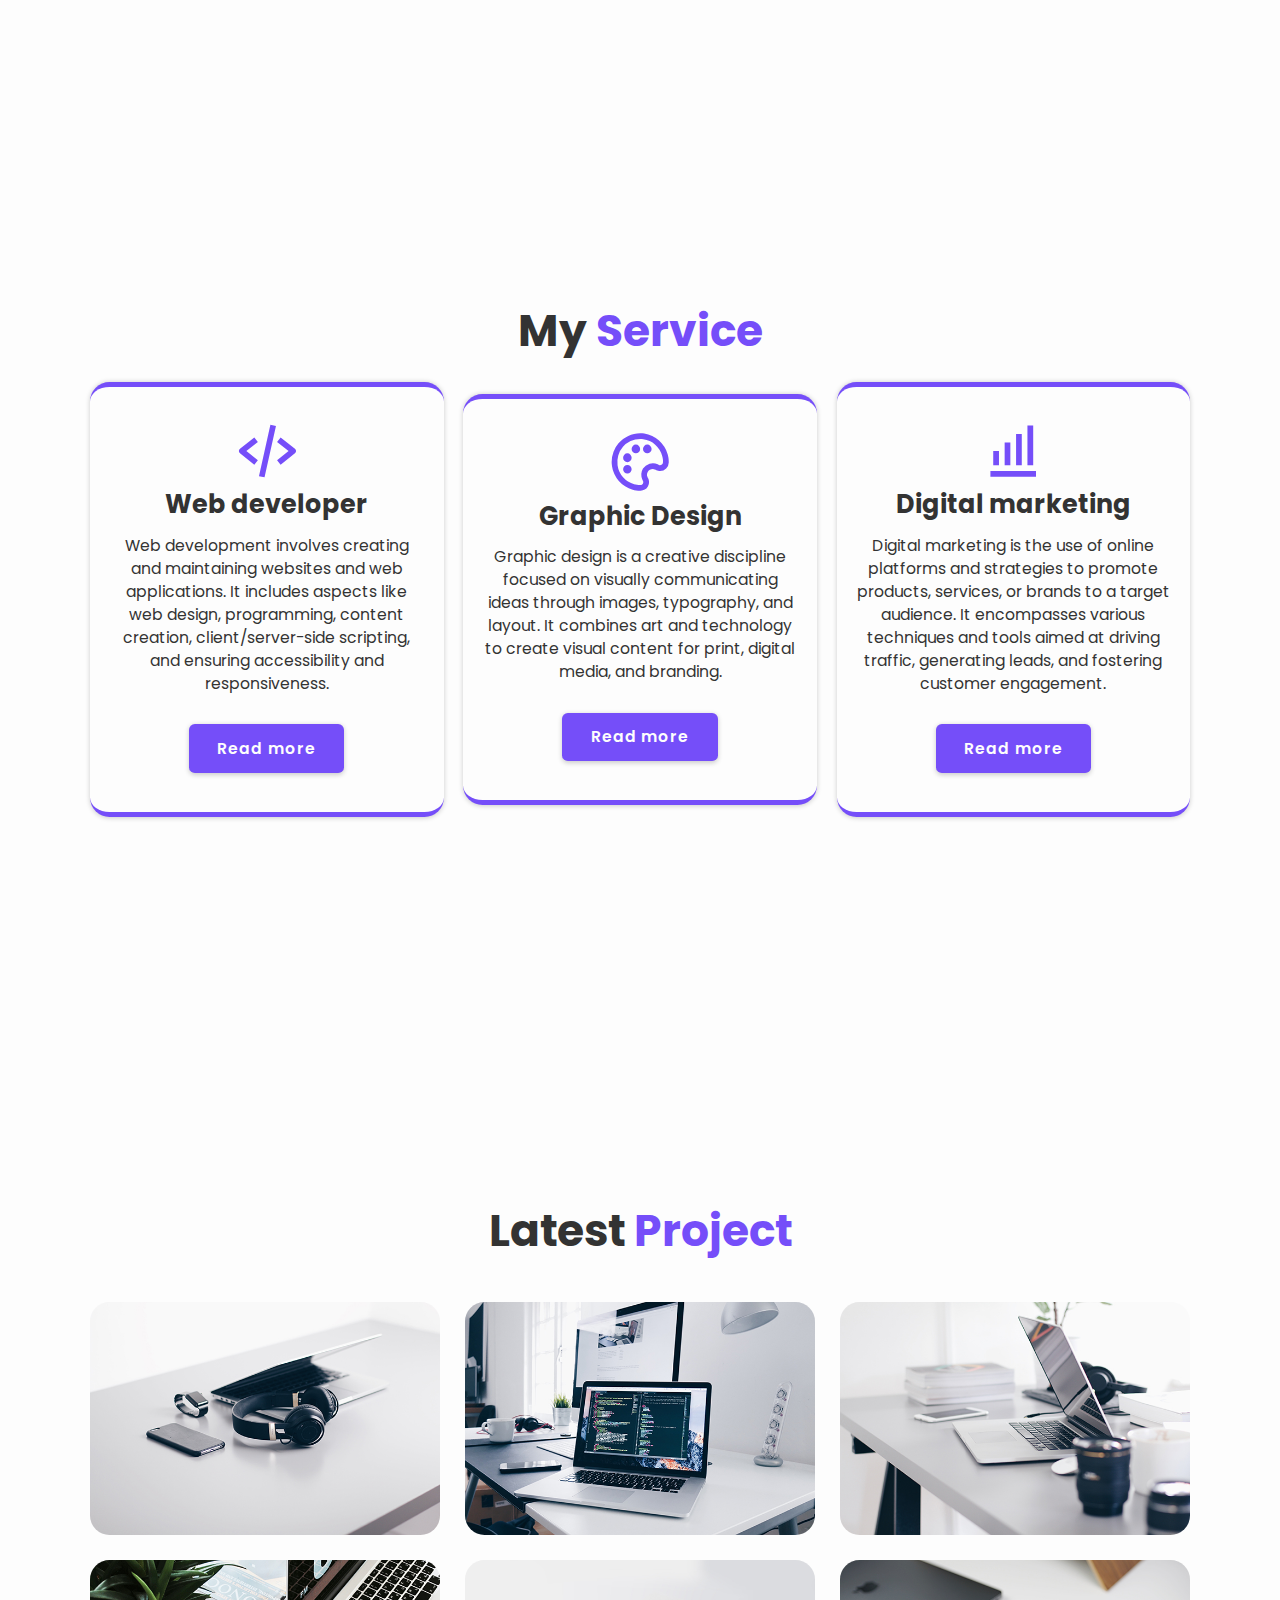
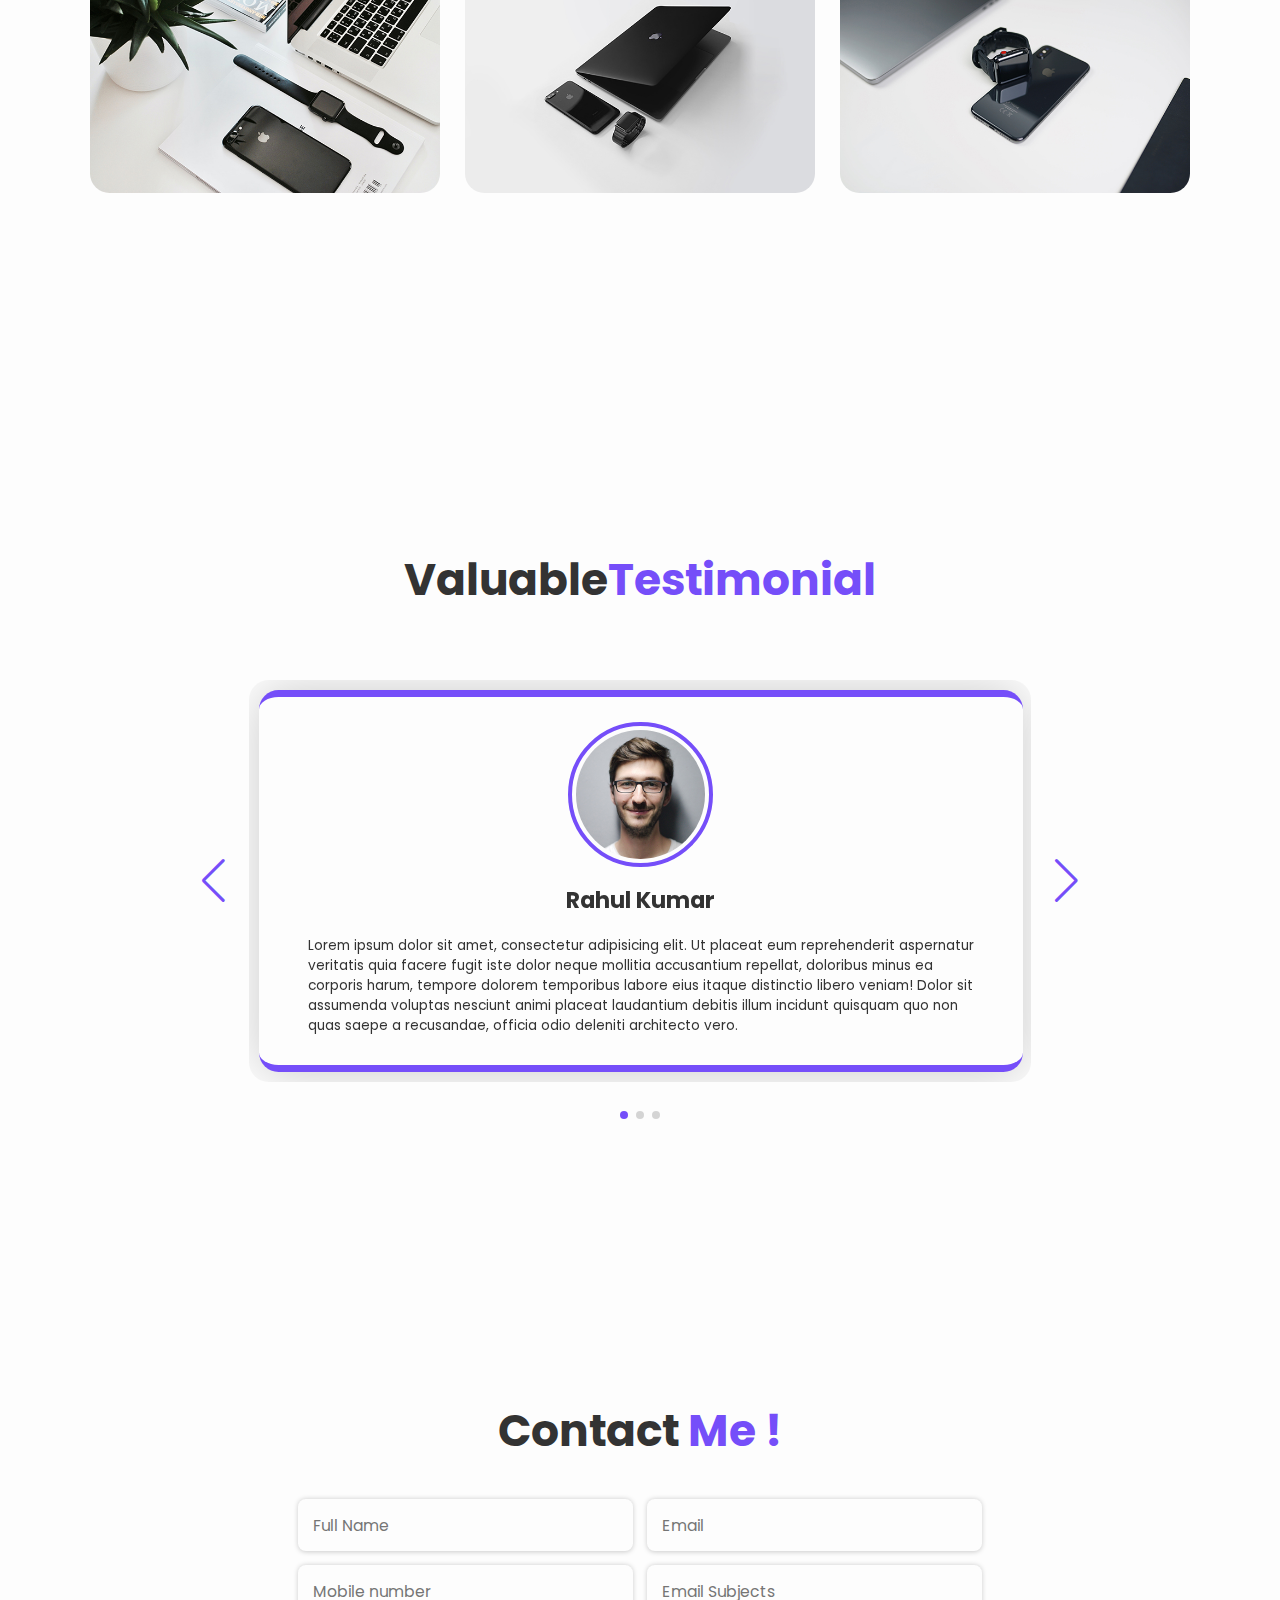
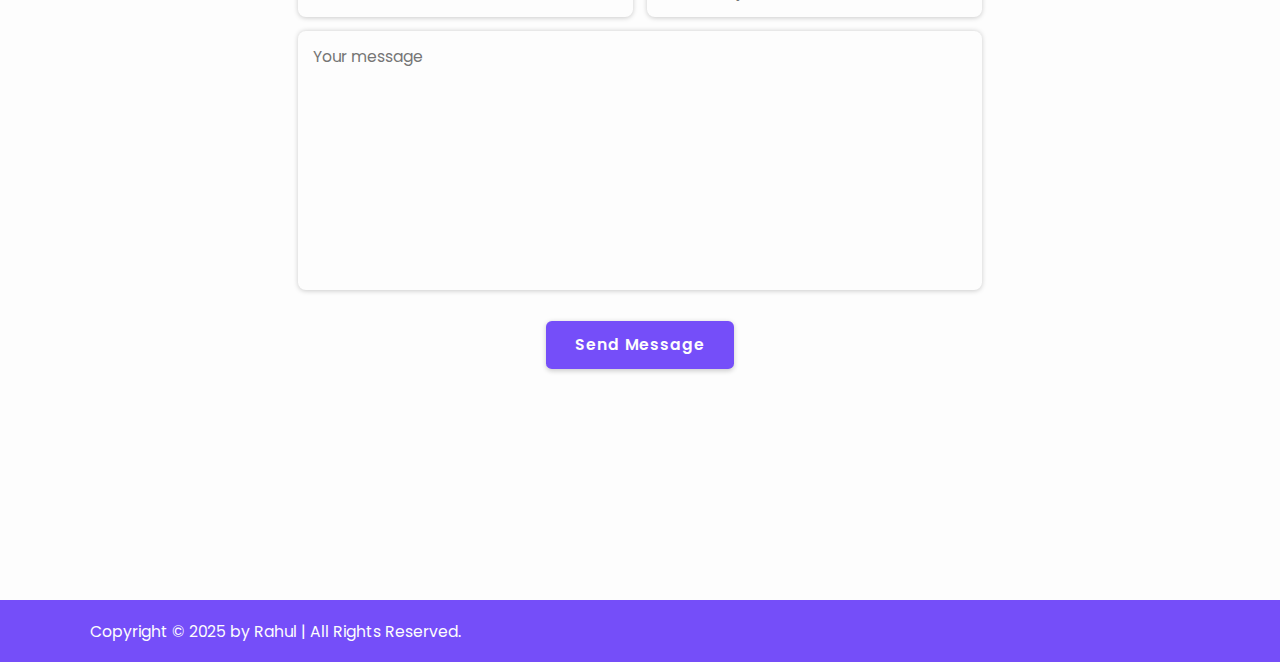
==== commit cf08a33f: "Update index.html" ====
--- a/index.html
+++ b/index.html
@@ -33,7 +33,7 @@
         <div class="home-content">
             <!-- dinamic design here  -->
             <h3> Hello,<span> I am </span></h3>
-            <h1>Rahul Kumar</h1>
+            <h1>Rahul Kumar (R26)</h1>
             <h3> <span>Front-end </span>Developer</h3>
             
             <div class="socialmedia">
--- a/style.css
+++ b/style.css
@@ -1,6 +1,6 @@
 @import url('https://fonts.googleapis.com/css2?family=Open+Sans:ital,wght@0,300..800;1,300..800&family=Poppins:ital,wght@0,100;0,200;0,300;0,400;0,500;0,600;0,700;0,800;0,900;1,100;1,200;1,300;1,400;1,500;1,600;1,700;1,800;1,900&family=Roboto:ital,wght@0,100;0,300;0,400;0,500;0,700;0,900;1,100;1,300;1,400;1,500;1,700;1,900&display=swap');
 
-* {
+*{
     /* this is apply for all  */
     margin: 0;
     padding: 0;
@@ -783,4 +783,4 @@
     .home h3{
         font-size: 20px;
     }
-}+}
